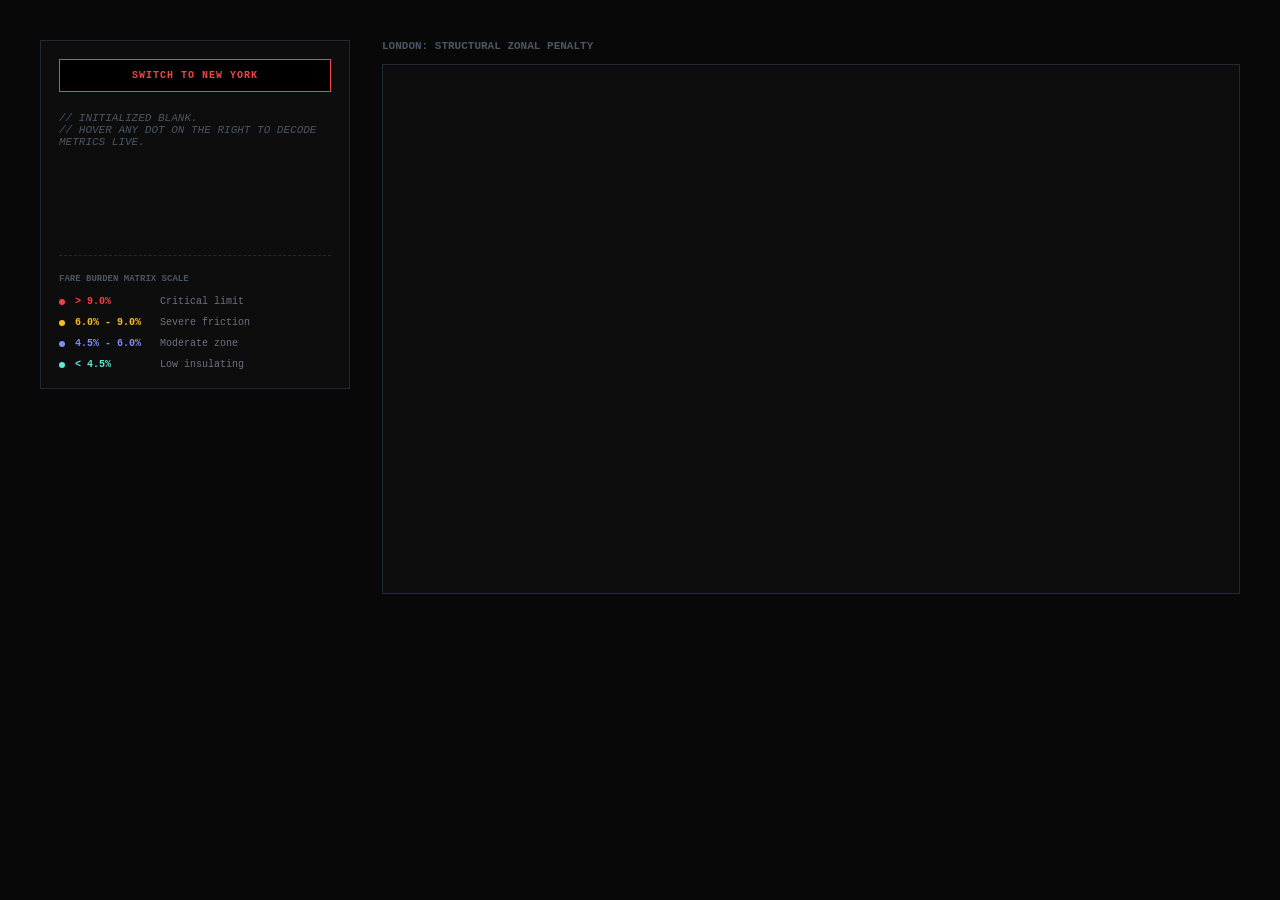
==== summary.html @ 80847bfd "f" ====
<!DOCTYPE html>
<html lang="en">
<head>
    <meta charset="UTF-8">
    <title>Empirical Social Stratum Audit - Dev Prototype v1.0</title>
    <script src="https://d3js.org/d3.v7.min.js"></script>
    <style>

    
        /* CORE SYSTEM RESET & THEME*/
        body {
            background-color: #080808;
            color: #d1d5db;
            font-family: 'SF Mono', Monaco, 'Courier New', Courier, monospace;
            margin: 0;
            padding: 40px;
            box-sizing: border-box;
            display: flex;
            flex-direction: column;
            min-height: 100vh;
        }

        .viewport-top {
            display: grid;
            grid-template-columns: 310px 1fr; 
            gap: 32px;
            width: 100%;
            margin-bottom: 32px;
        }

        .telemetry-side {
            display: flex;
            flex-direction: column;
        }

        .console-box {
            background: #0d0d0d;
            border: 1px solid #1f2937;
            padding: 18px;
            display: flex;
            flex-direction: column;
        }

        .toggle-btn {
            background: #000000;
            border: 1px solid #ef4444;
            color: #ef4444;
            padding: 10px 8px; 
            cursor: pointer;
            font-family: inherit;
            font-size: 10px; 
            font-weight: 700;
            text-transform: uppercase;
            letter-spacing: 1px;
            margin-bottom: 20px; 
        }

        .decoder-display-panel {
            min-height: 125px; 
            border-bottom: 1px dashed #1f2937;
            padding-bottom: 18px;
            margin-bottom: 18px;
            font-size: 11px;
        }

        .embedded-legend-section h4 {
            font-size: 9px; 
            color: #4b5563;
            margin: 0 0 12px 0;
            text-transform: uppercase;
        }

        .legend-list {
            display: flex;
            flex-direction: column;
            gap: 10px;
        }

        .legend-item {
            display: flex;
            align-items: center;
            font-size: 10px; 
        }

        .legend-color {
            width: 6px; 
            height: 6px;
            border-radius: 50%;
            margin-right: 10px;
        }

        .legend-range {
            width: 85px; 
            font-weight: 700;
        }

        .legend-label {
            color: #6b7280;
        }

        .canvas-side {
            display: flex;
            flex-direction: column;
        }

        .matrix-title {
            font-size: 11px;
            font-weight: 700;
            margin-bottom: 12px;
            color: #4b5563;
            text-transform: uppercase;
        }

        .svg-container {
            background: #0d0d0d;
            border: 1px solid #1f2937;
            padding: 24px;
            height: 480px; 
            display: flex;
            align-items: center;
            justify-content: center;
        }

        circle {
            transform-origin: center;
        }
    </style>
</head>
<body>

    <div class="viewport-top">
        <div class="telemetry-side">
            <div class="console-box">
                <button class="toggle-btn" id="cityToggle">Switch to New York</button>
                
                <div class="decoder-display-panel" id="audit-info">
                    <span style="color: #4b5563; font-style: italic;">// INITIALIZED BLANK.<br>// HOVER ANY DOT ON THE RIGHT TO DECODE METRICS LIVE.</span>
                </div>

                <div class="embedded-legend-section">
                    <h4>Fare Burden Matrix Scale</h4>
                    <div class="legend-list">
                        <div class="legend-item">
                            <div class="legend-color" style="background: #ef4444;"></div>
                            <div class="legend-range" style="color: #ef4444;">&gt; 9.0%</div>
                            <div class="legend-label">Critical limit</div>
                        </div>
                        <div class="legend-item">
                            <div class="legend-color" style="background: #fbbf24;"></div>
                            <div class="legend-range" style="color: #fbbf24;">6.0% - 9.0%</div>
                            <div class="legend-label">Severe friction</div>
                        </div>
                        <div class="legend-item">
                            <div class="legend-color" style="background: #818cf8;"></div>
                            <div class="legend-range" style="color: #818cf8;">4.5% - 6.0%</div>
                            <div class="legend-label">Moderate zone</div>
                        </div>
                        <div class="legend-item">
                            <div class="legend-color" style="background: #5eead4;"></div>
                            <div class="legend-range" style="color: #5eead4;">&lt; 4.5%</div>
                            <div class="legend-label">Low insulating</div>
                        </div>
                    </div>
                </div>
            </div>
        </div>

        <div class="canvas-side">
            <div class="matrix-title" id="matrixLabel">LONDON: STRUCTURAL ZONAL PENALTY</div>
            <div class="svg-container" id="canvas-holder"></div>
        </div>
    </div>

<script>

    // RAW DATA SOURCING

    let londonRawData = [
        { name: "Waterloo", zone: 1, postcode: "SE1 8SW", income: 49200 },
        { name: "Oxford Circus", zone: 1, postcode: "W1B 3AG", income: 64200 },
        { name: "London Bridge", zone: 1, postcode: "SE1 9SP", income: 51500 },
        { name: "King's Cross St. Pancras", zone: 1, postcode: "N1 9AL", income: 46200 },
        { name: "Westminster", zone: 1, postcode: "SW1A 2JR", income: 61800 },
        { name: "Liverpool Street", zone: 1, postcode: "EC2M 7PY", income: 59100 },
        { name: "Victoria", zone: 1, postcode: "SW1V 1JU", income: 58000 },
        { name: "Paddington", zone: 1, postcode: "W2 1HB", income: 47500 },
        { name: "Bond Street", zone: 1, postcode: "W1S 1SP", income: 63000 },
        { name: "Tottenham Court Road", zone: 1, postcode: "W1D 1DD", income: 49500 },
        { name: "Green Park", zone: 1, postcode: "SW1Y 4HJ", income: 62500 },
        { name: "Piccadilly Circus", zone: 1, postcode: "W1J 9HP", income: 60500 },
        { name: "Holborn", zone: 1, postcode: "WC2B 6AA", income: 48900 },
        { name: "Bank", zone: 1, postcode: "EC3V 3LA", income: 59500 },
        { name: "Leicester Square", zone: 1, postcode: "WC2H 0AP", income: 53000 },
        { name: "Euston", zone: 1, postcode: "NW1 2DU", income: 44200 },
        { name: "South Kensington", zone: 1, postcode: "SW7 2NB", income: 63800 },
        { name: "Charing Cross", zone: 1, postcode: "WC2N 5HF", income: 52000 },
        { name: "Covent Garden", zone: 1, postcode: "WC2E 9HA", income: 54500 },
        { name: "Embankment", zone: 1, postcode: "WC2N 6NS", income: 53800 },
        { name: "Farringdon", zone: 1, postcode: "EC1M 6BY", income: 51200 },
        { name: "Tower Hill", zone: 1, postcode: "EC3N 4DJ", income: 48000 },
        { name: "Angel", zone: 1, postcode: "N1 9SF", income: 47200 },
        { name: "Old Street", zone: 1, postcode: "EC1Y 1BE", income: 45800 },
        { name: "Vauxhall", zone: 1, postcode: "SW8 1SS", income: 43500 },
        { name: "Earl's Court", zone: 1, postcode: "SW5 9QA", income: 50200 },
        { name: "Notting Hill Gate", zone: 1, postcode: "W11 3HT", income: 61000 },
        { name: "Blackfriars", zone: 1, postcode: "EC4V 4DY", income: 52200 },
        { name: "Moorgate", zone: 2, postcode: "EC2M 6TX", income: 58800 },
        { name: "Aldgate", zone: 1, postcode: "EC3N 1AH", income: 46800 },
        { name: "Camden Town", zone: 2, postcode: "NW1 8QL", income: 48500 },
        { name: "Brixton", zone: 2, postcode: "SW9 8JX", income: 41900 },
        { name: "Finsbury Park", zone: 2, postcode: "N4 2DH", income: 44100 },
        { name: "Hammersmith", zone: 2, postcode: "W6 7TE", income: 46900 },
        { name: "Canary Wharf", zone: 2, postcode: "E14 5NY", income: 54100 },
        { name: "Elephant & Castle", zone: 2, postcode: "SE1 6LW", income: 36800 },
        { name: "Whitechapel", zone: 2, postcode: "E1 1BY", income: 34600 },
        { name: "Clapham Common", zone: 2, postcode: "SW4 7AJ", income: 49100 },
        { name: "North Greenwich", zone: 2, postcode: "SE10 0PH", income: 45200 },
        { name: "Bermondsey", zone: 2, postcode: "SE16 4RX", income: 39500 },
        { name: "Bethnal Green", zone: 2, postcode: "E2 0ET", income: 33100 },
        { name: "Highbury & Islington", zone: 2, postcode: "N1 1SB", income: 47900 },
        { name: "Mile End", zone: 2, postcode: "E3 4DH", income: 32500 },
        { name: "Shepherd's Bush", zone: 2, postcode: "W12 8ND", income: 42100 },
        { name: "Stockwell", zone: 2, postcode: "SW9 9AE", income: 38900 },
        { name: "Archway", zone: 2, postcode: "N19 5RQ", income: 41200 },
        { name: "Stratford", zone: 3, postcode: "E15 1AZ", income: 29400 },
        { name: "Wimbledon", zone: 3, postcode: "SW19 7NL", income: 40700 },
        { name: "Highgate", zone: 3, postcode: "N6 5UA", income: 41200 },
        { name: "Ealing Broadway", zone: 3, postcode: "W5 2NU", income: 34200 },
        { name: "Tooting Broadway", zone: 3, postcode: "SW17 0SU", income: 35900 },
        { name: "Canning Town", zone: 3, postcode: "E16 1DQ", income: 34700 },
        { name: "Greenwich", zone: 3, postcode: "SE10 8JQ", income: 35600 },
        { name: "Balham", zone: 3, postcode: "SW12 9SG", income: 43100 },
        { name: "East Ham", zone: 3, postcode: "E6 2JA", income: 28100 },
        { name: "Seven Sisters", zone: 3, postcode: "N15 4HA", income: 32900 },
        { name: "Walthamstow Central", zone: 3, postcode: "E17 3LT", income: 31900 },
        { name: "Acton Town", zone: 3, postcode: "W3 8HN", income: 35200 },
        { name: "Golders Green (Z3)", zone: 3, postcode: "NW11 7RN", income: 38500 },
        { name: "Leyton", zone: 3, postcode: "E15 2DA", income: 30200 },
        { name: "West Ham", zone: 3, postcode: "E15 3BN", income: 28900 },
        { name: "Wembley Park", zone: 4, postcode: "HA9 9AA", income: 30100 },
        { name: "Richmond", zone: 4, postcode: "TW9 1EZ", income: 43800 },
        { name: "Barking", zone: 4, postcode: "IG11 8TU", income: 26100 },
        { name: "Morden", zone: 4, postcode: "SM4 5AZ", income: 33900 },
        { name: "Wood Green", zone: 4, postcode: "N22 8HH", income: 31500 },
        { name: "Finchley Central", zone: 4, postcode: "N3 2ND", income: 39100 },
        { name: "Hendon Central", zone: 4, postcode: "NW4 3AS", income: 34500 },
        { name: "Arnos Grove", zone: 4, postcode: "N11 1AN", income: 35800 },
        { name: "Osterley", zone: 4, postcode: "TW7 4PU", income: 36200 },
        { name: "Harrow-on-the-Hill", zone: 5, postcode: "HA1 1BB", income: 35100 },
        { name: "Stanmore", zone: 5, postcode: "HA7 4PD", income: 36100 },
        { name: "Edgware", zone: 5, postcode: "HA8 7AW", income: 33200 },
        { name: "Cockfosters", zone: 5, postcode: "EN4 0DZ", income: 29800 },
        { name: "Becontree", zone: 5, postcode: "RM9 2HE", income: 25400 }
    ];

    let newYorkRawData = [
        { name: "Stuyvesant Town - 14 St", borough: "Manhattan", zip: "10009", income: 76500 },
        { name: "Lower East Side - Delancey St", borough: "Manhattan", zip: "10002", income: 43200 },
        { name: "Chinatown - Grand St", borough: "Manhattan", zip: "10013", income: 128000 },
        { name: "Fulton St", borough: "Manhattan", zip: "10038", income: 112000 },
        { name: "Wall St", borough: "Manhattan", zip: "10005", income: 168000 },
        { name: "World Trade Center", borough: "Manhattan", zip: "10007", income: 242000 },
        { name: "Canal St", borough: "Manhattan", zip: "10013", income: 128000 },
        { name: "Washington Sq - 4 St", borough: "Manhattan", zip: "10012", income: 119500 },
        { name: "14 St - Union Sq", borough: "Manhattan", zip: "10003", income: 143000 },
        { name: "34 St - Herald Sq", borough: "Manhattan", zip: "10001", income: 102100 },
        { name: "Times Sq - 42 St", borough: "Manhattan", zip: "10036", income: 114000 },
        { name: "Grand Central - 42 St", borough: "Manhattan", zip: "10017", income: 151000 },
        { name: "59 St - Columbus Circle", borough: "Manhattan", zip: "10023", income: 148200 },
        { name: "72 St", borough: "Manhattan", zip: "10023", income: 148200 },
        { name: "86 St", borough: "Manhattan", zip: "10028", income: 159000 },
        { name: "96 St", borough: "Manhattan", zip: "10029", income: 41800 },
        { name: "116 St - Columbia Univ", borough: "Manhattan", zip: "10027", income: 64100 },
        { name: "Harlem - 125 St", borough: "Manhattan", zip: "10027", income: 64100 },
        { name: "168 St", borough: "Manhattan", zip: "10032", income: 55200 },
        { name: "Dyckman St", borough: "Manhattan", zip: "10034", income: 54100 },
        { name: "Inwood - 207 St", borough: "Manhattan", zip: "10034", income: 54100 },
        { name: "Sutter Av - Rutland Rd", borough: "Brooklyn", zip: "11212", income: 34900 },
        { name: "Crown Hts - Utica Av", borough: "Brooklyn", zip: "11213", income: 46100 },
        { name: "Marcy Av", borough: "Brooklyn", zip: "11211", income: 84300 },
        { name: "Canarsie - Rockaway Pkwy", borough: "Brooklyn", zip: "11236", income: 71200 },
        { name: "Bay Ridge - 95 St", borough: "Brooklyn", zip: "11209", income: 83100 },
        { name: "Coney Island - Stillwell Av", borough: "Brooklyn", zip: "11224", income: 39500 },
        { name: "Brighton Beach", borough: "Brooklyn", zip: "11235", income: 62400 },
        { name: "Church Av", borough: "Brooklyn", zip: "11226", income: 63100 },
        { name: "Flatbush Av - Brooklyn College", borough: "Brooklyn", zip: "11210", income: 78500 },
        { name: "Atlantic Av - Barclays Ctr", borough: "Brooklyn", zip: "11217", income: 121000 },
        { name: "Bedford - Nostrand Avs", borough: "Brooklyn", zip: "11205", income: 81500 },
        { name: "Myrtle - Wyckoff Avs", borough: "Brooklyn", zip: "11237", income: 61200 },
        { name: "Broadway Junction", borough: "Brooklyn", zip: "11207", income: 45100 },
        { name: "Jay St - MetroTech", borough: "Brooklyn", zip: "11201", income: 154000 },
        { name: "Borough Hall", borough: "Brooklyn", zip: "11201", income: 154000 },
        { name: "Greenpoint Av", borough: "Brooklyn", zip: "11222", income: 108000 },
        { name: "Williamsburg - Bedford Av", borough: "Brooklyn", zip: "11211", income: 84300 },
        { name: "DUMBO - York St", borough: "Brooklyn", zip: "11201", income: 154000 },
        { name: "Park Slope - 7 Av", borough: "Brooklyn", zip: "11215", income: 162000 },
        { name: "Sunset Park - 36 St", borough: "Brooklyn", zip: "11232", income: 56100 },
        { name: "Bensonhurst - 18 Av", borough: "Brooklyn", zip: "11204", income: 59800 },
        { name: "Sheepshead Bay", borough: "Brooklyn", zip: "11229", income: 68100 },
        { name: "East New York - New Lots Av", borough: "Brooklyn", zip: "11208", income: 42100 },
        { name: "Flushing - Main St", borough: "Queens", zip: "11354", income: 45200 },
        { name: "Astoria - Ditmars Blvd", borough: "Queens", zip: "11105", income: 79100 },
        { name: "Jackson Hts - Roosevelt Av", borough: "Queens", zip: "11372", income: 58200 },
        { name: "Jamaica Center - Parsons", borough: "Queens", zip: "11432", income: 61500 },
        { name: "Long Island City - Court Sq", borough: "Queens", zip: "11101", income: 118000 },
        { name: "Queensboro Plaza", borough: "Queens", zip: "11101", income: 118000 },
        { name: "Forest Hills - 71 Av", borough: "Queens", zip: "11375", income: 91500 },
        { name: "Kew Gardens - Union Tpk", borough: "Queens", zip: "11415", income: 81200 },
        { name: "Ozone Park - Lefferts Blvd", borough: "Queens", zip: "11419", income: 74500 },
        { name: "Howard Beach - JFK Airport", borough: "Queens", zip: "11414", income: 94200 },
        { name: "Rockaway Park - Beach 116 St", borough: "Queens", zip: "11694", income: 88500 },
        { name: "Ridgewood - Myrtle Av", borough: "Queens", zip: "11385", income: 76800 },
        { name: "Sunnyside - 46 St", borough: "Queens", zip: "11104", income: 82500 },
        { name: "Elmhurst Av", borough: "Queens", zip: "11373", income: 59100 },
        { name: "Corona - 111 St", borough: "Queens", zip: "11368", income: 55400 },
        { name: "Steinway St", borough: "Queens", zip: "11103", income: 78900 },
        { name: "Maspeth - Fresh Pond Rd", borough: "Queens", zip: "11385", income: 76800 },
        { name: "College Point Blvd", borough: "Queens", zip: "11356", income: 72100 },
        { name: "Middle Village - Metropolitan", borough: "Queens", zip: "11379", income: 89200 },
        { name: "St George Ferry Terminal", borough: "Staten Is", zip: "10301", income: 68900 },
        { name: "Hunts Point Av", borough: "Bronx", zip: "10474", income: 31200 },
        { name: "3 Av - 149 St", borough: "Bronx", zip: "10455", income: 33100 },
        { name: "Mott Haven - 138 St", borough: "Bronx", zip: "10454", income: 32400 },
        { name: "Fordham Rd", borough: "Bronx", zip: "10458", income: 38900 },
        { name: "Kingsbridge Rd", borough: "Bronx", zip: "10468", income: 41200 },
        { name: "Pelham Pkwy", borough: "Bronx", zip: "10462", income: 54200 },
        { name: "Woodlawn", borough: "Bronx", zip: "10470", income: 69100 },
        { name: "Pelham Bay Park", borough: "Bronx", zip: "10465", income: 79500 },
        { name: "Highbridge - 161 St", borough: "Bronx", zip: "10451", income: 35600 },
        { name: "Morris Park", borough: "Bronx", zip: "10461", income: 67100 }
    ];

    // Static fare values & percentile coefficients
    const TFL_FARE_MAP = { 1: 1628, 2: 1800, 3: 2120, 4: 2600, 5: 3100 };
    const NYC_ANNUAL_CARD = 1270;
    const ONS_PERCENTILE_COEFFICIENTS = [
        0.42, 0.49, 0.54, 0.58, 0.62, 0.66, 0.70, 0.73, 0.77, 0.80,
        0.84, 0.88, 0.92, 0.96, 1.00, 1.05, 1.10, 1.15, 1.21, 1.27,
        1.34, 1.41, 1.49, 1.58, 1.68, 1.80, 1.94, 2.11, 2.32, 2.60
    ];

    // Layout 
    const samplesPerColumn = 30;
    const viewWidth = 1260;
    const viewHeight = 480;
    const dotRadius = 3.2; 

   
    const getColorScale = (burden) => {
        if (burden > 9.0) return '#ef4444';
        if (burden > 6.0) return '#fbbf24';
        if (burden > 4.5) return '#818cf8';
        return '#5eead4';
    };

    // DATA PROCESSING CHANNELS 

    // Process London data array
    function getLondonDataset() {
        let sorted = [...londonRawData];
        
        // Sort by zone-burden index
        sorted.sort((a, b) => {
            if (a.zone !== b.zone) return a.zone - b.zone;
            let bBurden = (TFL_FARE_MAP[b.zone] / (b.income * ONS_PERCENTILE_COEFFICIENTS[0])) * 100;
            let aBurden = (TFL_FARE_MAP[a.zone] / (a.income * ONS_PERCENTILE_COEFFICIENTS[0])) * 100;
            return bBurden - aBurden;
        });

        let data = [];
        // Loop columns (stations) and rows (income tiers)
        sorted.forEach((station, col) => {
            for (let row = 0; row < samplesPerColumn; row++) {
                let inc = Math.floor(station.income * ONS_PERCENTILE_COEFFICIENTS[row]);
                let bur = ((TFL_FARE_MAP[station.zone] / inc) * 100).toFixed(1);
                data.push({
                    col: col, row: row, name: station.name,
                    meta: `Zone ${station.zone}, ${station.postcode}`,
                    income: inc, percentile: 5 + row * 3, burden: bur,
                    currency: '£', color: getColorScale(parseFloat(bur))
                });
            }
        });
        return { data: data, totalCols: sorted.length };
    }

    // Process NYC data array
    function getNYCDataset() {
        let sorted = [...newYorkRawData];
        let nyBoroughOrder = { "Manhattan": 1, "Brooklyn": 2, "Queens": 3, "Staten Is": 4, "Bronx": 5 };
        
        // borough hierarchy-burden index
        sorted.sort((a, b) => {
            if (nyBoroughOrder[a.borough] !== nyBoroughOrder[b.borough]) {
                return nyBoroughOrder[a.borough] - nyBoroughOrder[b.borough];
            }
            let bBurden = (NYC_ANNUAL_CARD / (b.income * ONS_PERCENTILE_COEFFICIENTS[0])) * 100;
            let aBurden = (NYC_ANNUAL_CARD / (a.income * ONS_PERCENTILE_COEFFICIENTS[0])) * 100;
            return bBurden - aBurden;
        });

        let data = [];
        
        sorted.forEach((station, col) => {
            for (let row = 0; row < samplesPerColumn; row++) {
                let inc = Math.floor(station.income * ONS_PERCENTILE_COEFFICIENTS[row]);
                let bur = ((NYC_ANNUAL_CARD / inc) * 100).toFixed(1);
                data.push({
                    col: col, row: row, name: station.name,
                    meta: `${station.borough}, ZIP ${station.zip}`,
                    income: inc, percentile: 5 + row * 3, burden: bur,
                    currency: '$', color: getColorScale(parseFloat(bur))
                });
            }
        });
        return { data: data, totalCols: sorted.length };
    }


    // D3
  
    let currentCity = 'london'; 

    function drawGraph() {
        // city
        let pack = (currentCity === 'london') ? getLondonDataset() : getNYCDataset();

        
        d3.select("#canvas-holder").html("");

        // interval spacing 
        let paddingX = viewWidth / pack.totalCols; 
        let paddingY = viewHeight / samplesPerColumn;

      
        let svg = d3.select("#canvas-holder")
            .append("svg")
            .attr("viewBox", `0 0 ${viewWidth} ${viewHeight}`)
            .attr("preserveAspectRatio", "xMidYMid meet");

      
        svg.selectAll("circle")
            .data(pack.data)
            .enter()
            .append("circle")
            .attr("cx", d => d.col * paddingX + paddingX / 2)
            .attr("cy", d => viewHeight - (d.row * paddingY + paddingY / 2))
            .attr("r", dotRadius)
            .style("fill", d => d.color)
            .style("opacity", 0.75)
            .style("cursor", "pointer")

            // Mouse hover animation behavior setup
            .on("mouseenter", function(event, d) {
                svg.selectAll("circle").style("opacity", 0.15); // Fade 
                d3.select(this).attr("r", dotRadius * 1.8).style("opacity", 1.0); 

                
                d3.select("#audit-info").html(`
                    <div style="font-size: 14px; font-weight: 700; color: #fff; margin-bottom: 4px;">${d.name}</div>
                    <div style="color: #6b7280; font-size: 10px; margin-bottom: 10px;">${d.meta}</div>
                    <div style="font-size: 11px;">Stratum Layer: <span style="color: #fbbf24; font-weight: 700;">${d.percentile}th</span></div>
                    <div style="font-size: 11px;">Income: <span style="color: #fff;">${d.currency}${d.income.toLocaleString()}</span></div>
                    <div style="margin-top: 8px; padding-top: 6px; border-top: 1px dashed #1f2937; font-size: 11px;">
                        Burden Index: <span style="color: ${d.color}; font-weight: 700; font-size: 14px;">${d.burden}%</span>
                    </div>
                `);
            })
            
            .on("mouseleave", function() {
                svg.selectAll("circle").style("opacity", 0.75).attr("r", dotRadius);
            });
    }

  
    drawGraph();

   


    d3.select("#cityToggle").on("click", function() {
        
        if (currentCity === 'london') {
            currentCity = 'nyc';
            d3.select(this).text("Switch to London");
            d3.select("#matrixLabel").text("NEW YORK: BOROUGH SPATIAL AUDIT");
        } else {
            currentCity = 'london';
            d3.select(this).text("Switch to New York");
            d3.select("#matrixLabel").text("LONDON: STRUCTURAL ZONAL PENALTY");
        }
        
        drawGraph();
        
        d3.select("#audit-info").html(`<span style="color: #4b5563; font-style: italic;">// METRICS RESET.<br>// HOVER ANY DOT ON THE RIGHT TO DECODE METRICS LIVE.</span>`);
    });
</script>
</body>
</html>
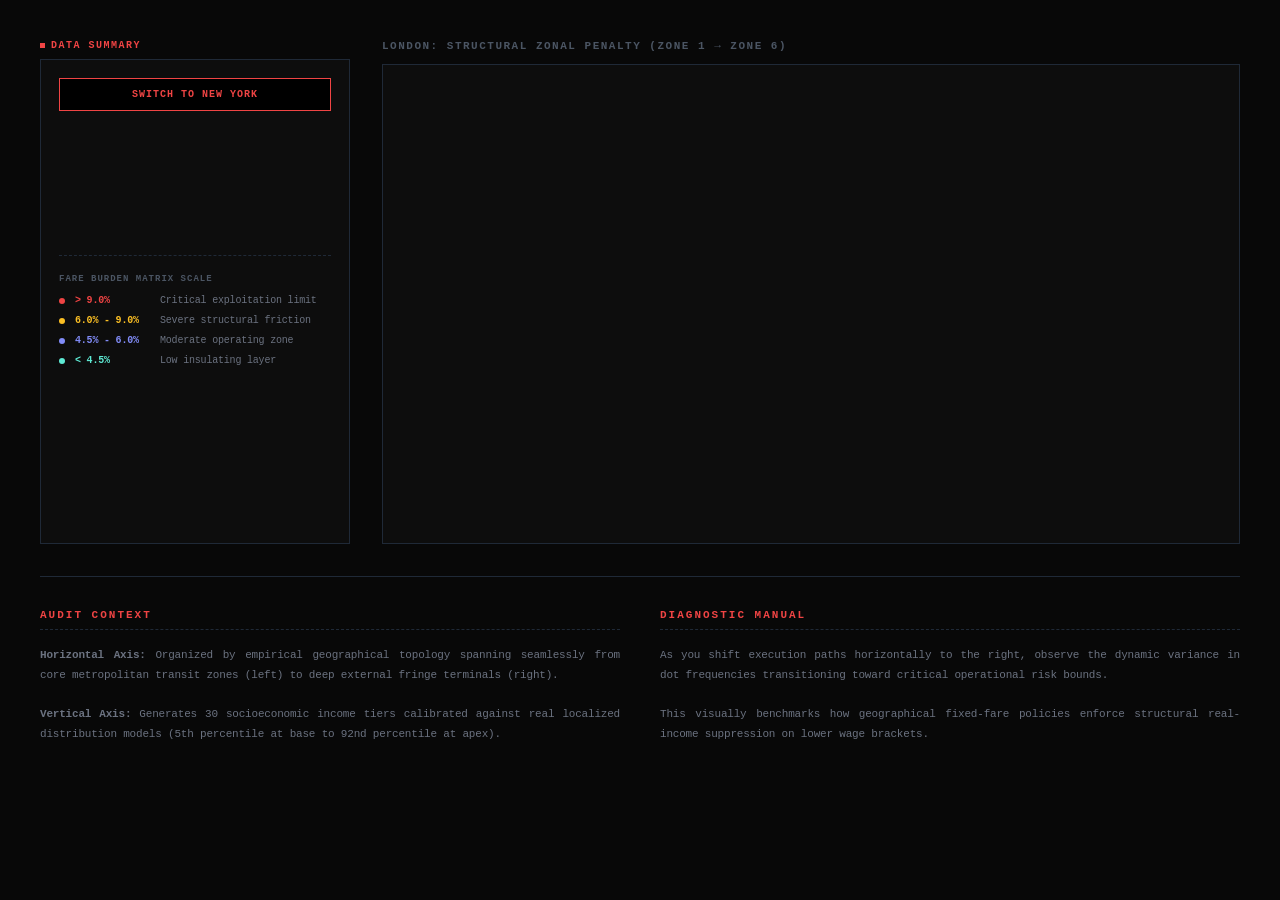
==== commit 19a376d5: "f" ====
--- a/summary.html
+++ b/summary.html
@@ -2,12 +2,10 @@
 <html lang="en">
 <head>
     <meta charset="UTF-8">
-    <title>Empirical Social Stratum Audit - Dev Prototype v1.0</title>
+    <title>Empirical Social Stratum Audit - Production Console</title>
     <script src="https://d3js.org/d3.v7.min.js"></script>
     <style>
-
-    
-        /* CORE SYSTEM RESET & THEME*/
+  
         body {
             background-color: #080808;
             color: #d1d5db;
@@ -18,25 +16,50 @@
             display: flex;
             flex-direction: column;
             min-height: 100vh;
-        }
-
+            letter-spacing: -0.2px;
+        }
+
+        
         .viewport-top {
             display: grid;
             grid-template-columns: 310px 1fr; 
             gap: 32px;
             width: 100%;
             margin-bottom: 32px;
+            align-items: stretch;
         }
 
         .telemetry-side {
             display: flex;
             flex-direction: column;
+            box-sizing: border-box;
+        }
+
+        .telemetry-header {
+            font-size: 10px; 
+            font-weight: 700;
+            color: #ef4444;
+            letter-spacing: 1.5px;
+            text-transform: uppercase;
+            margin-bottom: 8px; 
+            display: flex;
+            align-items: center;
+        }
+        .telemetry-header::before {
+            content: "";
+            display: inline-block;
+            width: 5px;
+            height: 5px;
+            background: #ef4444;
+            margin-right: 6px;
         }
 
         .console-box {
+            flex-grow: 1;
             background: #0d0d0d;
             border: 1px solid #1f2937;
-            padding: 18px;
+            padding: 18px; 
+            box-sizing: border-box;
             display: flex;
             flex-direction: column;
         }
@@ -50,9 +73,17 @@
             font-family: inherit;
             font-size: 10px; 
             font-weight: 700;
+            transition: all 0.2s ease;
             text-transform: uppercase;
             letter-spacing: 1px;
+            width: 100%;
+            text-align: center;
             margin-bottom: 20px; 
+        }
+        .toggle-btn:hover {
+            background: #ef4444;
+            color: #080808;
+            box-shadow: 0 0 12px rgba(239, 68, 68, 0.25);
         }
 
         .decoder-display-panel {
@@ -60,7 +91,14 @@
             border-bottom: 1px dashed #1f2937;
             padding-bottom: 18px;
             margin-bottom: 18px;
+            box-sizing: border-box;
             font-size: 11px;
+        }
+
+        
+        .embedded-legend-section {
+            display: flex;
+            flex-direction: column;
         }
 
         .embedded-legend-section h4 {
@@ -68,18 +106,20 @@
             color: #4b5563;
             margin: 0 0 12px 0;
             text-transform: uppercase;
+            letter-spacing: 1px;
         }
 
         .legend-list {
             display: flex;
             flex-direction: column;
-            gap: 10px;
+            gap: 10px; 
         }
 
         .legend-item {
             display: flex;
-            align-items: center;
+            align-items: center; 
             font-size: 10px; 
+            line-height: 1;
         }
 
         .legend-color {
@@ -87,20 +127,26 @@
             height: 6px;
             border-radius: 50%;
             margin-right: 10px;
-        }
+            flex-shrink: 0;
+        }
+
 
         .legend-range {
             width: 85px; 
             font-weight: 700;
+            flex-shrink: 0;
         }
 
         .legend-label {
             color: #6b7280;
-        }
+            white-space: nowrap; 
+        }
+
 
         .canvas-side {
             display: flex;
             flex-direction: column;
+            box-sizing: border-box;
         }
 
         .matrix-title {
@@ -108,12 +154,14 @@
             font-weight: 700;
             margin-bottom: 12px;
             color: #4b5563;
+            letter-spacing: 1.5px;
             text-transform: uppercase;
         }
 
         .svg-container {
             background: #0d0d0d;
             border: 1px solid #1f2937;
+            box-sizing: border-box;
             padding: 24px;
             height: 480px; 
             display: flex;
@@ -123,18 +171,50 @@
 
         circle {
             transform-origin: center;
+            transition: opacity 0.15s ease, r 0.1s ease;
+        }
+
+        .dashboard-grid {
+            display: grid;
+            grid-template-columns: 1fr 1fr;
+            gap: 40px;
+            border-top: 1px solid #1f2937;
+            padding-top: 32px;
+            align-items: start;
+        }
+
+        .grid-col h3 {
+            color: #ef4444;
+            font-size: 11px;
+            font-weight: 700;
+            text-transform: uppercase;
+            letter-spacing: 2px;
+            margin-top: 0;
+            margin-bottom: 16px;
+            border-bottom: 1px dashed #1f2937;
+            padding-bottom: 8px;
+        }
+
+        .grid-col p {
+            color: #6b7280;
+            font-size: 11px;
+            line-height: 1.8;
+            margin: 0;
+            text-align: justify;
         }
     </style>
 </head>
 <body>
 
     <div class="viewport-top">
+        
         <div class="telemetry-side">
+            <div class="telemetry-header">Data Summary</div>
             <div class="console-box">
                 <button class="toggle-btn" id="cityToggle">Switch to New York</button>
                 
                 <div class="decoder-display-panel" id="audit-info">
-                    <span style="color: #4b5563; font-style: italic;">// INITIALIZED BLANK.<br>// HOVER ANY DOT ON THE RIGHT TO DECODE METRICS LIVE.</span>
+                    <span style="color: #4b5563; font-style: italic;"></span>
                 </div>
 
                 <div class="embedded-legend-section">
@@ -143,22 +223,22 @@
                         <div class="legend-item">
                             <div class="legend-color" style="background: #ef4444;"></div>
                             <div class="legend-range" style="color: #ef4444;">&gt; 9.0%</div>
-                            <div class="legend-label">Critical limit</div>
+                            <div class="legend-label">Critical exploitation limit</div>
                         </div>
                         <div class="legend-item">
                             <div class="legend-color" style="background: #fbbf24;"></div>
                             <div class="legend-range" style="color: #fbbf24;">6.0% - 9.0%</div>
-                            <div class="legend-label">Severe friction</div>
+                            <div class="legend-label">Severe structural friction</div>
                         </div>
                         <div class="legend-item">
                             <div class="legend-color" style="background: #818cf8;"></div>
                             <div class="legend-range" style="color: #818cf8;">4.5% - 6.0%</div>
-                            <div class="legend-label">Moderate zone</div>
+                            <div class="legend-label">Moderate operating zone</div>
                         </div>
                         <div class="legend-item">
                             <div class="legend-color" style="background: #5eead4;"></div>
                             <div class="legend-range" style="color: #5eead4;">&lt; 4.5%</div>
-                            <div class="legend-label">Low insulating</div>
+                            <div class="legend-label">Low insulating layer</div>
                         </div>
                     </div>
                 </div>
@@ -166,14 +246,34 @@
         </div>
 
         <div class="canvas-side">
-            <div class="matrix-title" id="matrixLabel">LONDON: STRUCTURAL ZONAL PENALTY</div>
-            <div class="svg-container" id="canvas-holder"></div>
+            <div class="matrix-title" id="matrixLabel">LONDON: STRUCTURAL ZONAL PENALTY (ZONE 1 &rarr; ZONE 6)</div>
+            <div class="svg-container" id="canvas-holder">
+                </div>
         </div>
+
     </div>
 
+    <div class="dashboard-grid">
+        
+        <div class="grid-col">
+            <h3>Audit Context</h3>
+            <p>
+                <strong>Horizontal Axis:</strong> Organized by empirical geographical topology spanning seamlessly from core metropolitan transit zones (left) to deep external fringe terminals (right).<br><br>
+                <strong>Vertical Axis:</strong> Generates 30 socioeconomic income tiers calibrated against real localized distribution models (5th percentile at base to 92nd percentile at apex).
+            </p>
+        </div>
+
+        <div class="grid-col">
+            <h3>Diagnostic Manual</h3>
+            <p>
+                As you shift execution paths horizontally to the right, observe the dynamic variance in dot frequencies transitioning toward critical operational risk bounds. <br><br>
+                This visually benchmarks how geographical fixed-fare policies enforce structural real-income suppression on lower wage brackets.
+            </p>
+        </div>
+
+    </div>
+
 <script>
-
-    // RAW DATA SOURCING
 
     let londonRawData = [
         { name: "Waterloo", zone: 1, postcode: "SE1 8SW", income: 49200 },
@@ -330,22 +430,21 @@
         { name: "Morris Park", borough: "Bronx", zip: "10461", income: 67100 }
     ];
 
-    // Static fare values & percentile coefficients
+// Fare pricing scales & ONS income percentile coefficients
     const TFL_FARE_MAP = { 1: 1628, 2: 1800, 3: 2120, 4: 2600, 5: 3100 };
     const NYC_ANNUAL_CARD = 1270;
+
     const ONS_PERCENTILE_COEFFICIENTS = [
         0.42, 0.49, 0.54, 0.58, 0.62, 0.66, 0.70, 0.73, 0.77, 0.80,
         0.84, 0.88, 0.92, 0.96, 1.00, 1.05, 1.10, 1.15, 1.21, 1.27,
         1.34, 1.41, 1.49, 1.58, 1.68, 1.80, 1.94, 2.11, 2.32, 2.60
     ];
 
-    // Layout 
     const samplesPerColumn = 30;
     const viewWidth = 1260;
     const viewHeight = 480;
     const dotRadius = 3.2; 
 
-   
     const getColorScale = (burden) => {
         if (burden > 9.0) return '#ef4444';
         if (burden > 6.0) return '#fbbf24';
@@ -353,147 +452,133 @@
         return '#5eead4';
     };
 
-    // DATA PROCESSING CHANNELS 
-
-    // Process London data array
-    function getLondonDataset() {
-        let sorted = [...londonRawData];
-        
-        // Sort by zone-burden index
-        sorted.sort((a, b) => {
-            if (a.zone !== b.zone) return a.zone - b.zone;
-            let bBurden = (TFL_FARE_MAP[b.zone] / (b.income * ONS_PERCENTILE_COEFFICIENTS[0])) * 100;
-            let aBurden = (TFL_FARE_MAP[a.zone] / (a.income * ONS_PERCENTILE_COEFFICIENTS[0])) * 100;
-            return bBurden - aBurden;
-        });
-
-        let data = [];
-        // Loop columns (stations) and rows (income tiers)
-        sorted.forEach((station, col) => {
-            for (let row = 0; row < samplesPerColumn; row++) {
-                let inc = Math.floor(station.income * ONS_PERCENTILE_COEFFICIENTS[row]);
-                let bur = ((TFL_FARE_MAP[station.zone] / inc) * 100).toFixed(1);
-                data.push({
-                    col: col, row: row, name: station.name,
-                    meta: `Zone ${station.zone}, ${station.postcode}`,
-                    income: inc, percentile: 5 + row * 3, burden: bur,
-                    currency: '£', color: getColorScale(parseFloat(bur))
+    // Calculates base burden percentage for the lowest income tier
+    const getBaseBurden = (income, fare) => {
+        return (fare / Math.floor(income * ONS_PERCENTILE_COEFFICIENTS[0])) * 100;
+    };
+
+    // Sort London data: 1st by Zone tier, 2nd by baseline burden index (descending)
+    londonRawData.sort((a, b) => {
+        if (a.zone !== b.zone) return a.zone - b.zone;
+        return getBaseBurden(b.income, TFL_FARE_MAP[b.zone]) - getBaseBurden(a.income, TFL_FARE_MAP[a.zone]);
+    });
+
+    const nyBoroughOrder = { "Manhattan": 1, "Brooklyn": 2, "Queens": 3, "Staten Is": 4, "Bronx": 5 };
+    newYorkRawData.sort((a, b) => {
+        if (nyBoroughOrder[a.borough] !== nyBoroughOrder[b.borough]) {
+            return nyBoroughOrder[a.borough] - nyBoroughOrder[b.borough];
+        }
+        return getBaseBurden(b.income, NYC_ANNUAL_CARD) - getBaseBurden(a.income, NYC_ANNUAL_CARD);
+    });
+
+    const buildDataset = (rawData, city) => {
+        const dataset = [];
+        rawData.forEach((station, colIndex) => {
+            for (let rowIndex = 0; rowIndex < samplesPerColumn; rowIndex++) {
+                const segmentIncome = Math.floor(station.income * ONS_PERCENTILE_COEFFICIENTS[rowIndex]);
+                let burden, metaText, currency;
+
+                if (city === 'london') {
+                    const annualFare = TFL_FARE_MAP[station.zone] || 2120;
+                    burden = ((annualFare / segmentIncome) * 100).toFixed(1);
+                    metaText = `Zone ${station.zone}, ${station.postcode}`;
+                    currency = '£';
+                } else {
+                    burden = ((NYC_ANNUAL_CARD / segmentIncome) * 100).toFixed(1);
+                    metaText = `${station.borough}, ZIP ${station.zip}`;
+                    currency = '$';
+                }
+                
+                dataset.push({
+                    col: colIndex,
+                    row: rowIndex,
+                    name: station.name,
+                    meta: metaText,
+                    income: segmentIncome,
+                    percentile: 5 + rowIndex * 3, 
+                    burden: burden,
+                    currency: currency,
+                    color: getColorScale(parseFloat(burden))
                 });
             }
         });
-        return { data: data, totalCols: sorted.length };
-    }
-
-    // Process NYC data array
-    function getNYCDataset() {
-        let sorted = [...newYorkRawData];
-        let nyBoroughOrder = { "Manhattan": 1, "Brooklyn": 2, "Queens": 3, "Staten Is": 4, "Bronx": 5 };
+        return { data: dataset, length: rawData.length };
+    };
+
+    // Pre-bake the target asset packs on initialization
+    const londonDataPack = buildDataset(londonRawData, 'london');
+    const nyDataPack = buildDataset(newYorkRawData, 'nyc');
+
+    let currentCity = 'london';
+    let activePack = londonDataPack;
+
+    function renderMatrix(dataPack) {
+        d3.select("#canvas-holder").html("");
+
+        const matrixData = dataPack.data;
+        const totalColumns = dataPack.length; 
         
-        // borough hierarchy-burden index
-        sorted.sort((a, b) => {
-            if (nyBoroughOrder[a.borough] !== nyBoroughOrder[b.borough]) {
-                return nyBoroughOrder[a.borough] - nyBoroughOrder[b.borough];
-            }
-            let bBurden = (NYC_ANNUAL_CARD / (b.income * ONS_PERCENTILE_COEFFICIENTS[0])) * 100;
-            let aBurden = (NYC_ANNUAL_CARD / (a.income * ONS_PERCENTILE_COEFFICIENTS[0])) * 100;
-            return bBurden - aBurden;
-        });
-
-        let data = [];
-        
-        sorted.forEach((station, col) => {
-            for (let row = 0; row < samplesPerColumn; row++) {
-                let inc = Math.floor(station.income * ONS_PERCENTILE_COEFFICIENTS[row]);
-                let bur = ((NYC_ANNUAL_CARD / inc) * 100).toFixed(1);
-                data.push({
-                    col: col, row: row, name: station.name,
-                    meta: `${station.borough}, ZIP ${station.zip}`,
-                    income: inc, percentile: 5 + row * 3, burden: bur,
-                    currency: '$', color: getColorScale(parseFloat(bur))
-                });
-            }
-        });
-        return { data: data, totalCols: sorted.length };
-    }
-
-
-    // D3
-  
-    let currentCity = 'london'; 
-
-    function drawGraph() {
-        // city
-        let pack = (currentCity === 'london') ? getLondonDataset() : getNYCDataset();
-
-        
-        d3.select("#canvas-holder").html("");
-
-        // interval spacing 
-        let paddingX = viewWidth / pack.totalCols; 
-        let paddingY = viewHeight / samplesPerColumn;
-
-      
-        let svg = d3.select("#canvas-holder")
+        const paddingX = viewWidth / totalColumns; 
+        const paddingY = viewHeight / samplesPerColumn;
+
+        const svg = d3.select("#canvas-holder")
             .append("svg")
             .attr("viewBox", `0 0 ${viewWidth} ${viewHeight}`)
             .attr("preserveAspectRatio", "xMidYMid meet");
 
-      
+        // Bind data pack array into SVG circle nodes
         svg.selectAll("circle")
-            .data(pack.data)
+            .data(matrixData)
             .enter()
             .append("circle")
             .attr("cx", d => d.col * paddingX + paddingX / 2)
             .attr("cy", d => viewHeight - (d.row * paddingY + paddingY / 2))
             .attr("r", dotRadius)
+            .style("cursor", "pointer")
             .style("fill", d => d.color)
             .style("opacity", 0.75)
-            .style("cursor", "pointer")
-
-            // Mouse hover animation behavior setup
             .on("mouseenter", function(event, d) {
-                svg.selectAll("circle").style("opacity", 0.15); // Fade 
-                d3.select(this).attr("r", dotRadius * 1.8).style("opacity", 1.0); 
-
+                svg.selectAll("circle").style("opacity", 0.15);
                 
+                d3.select(this)
+                    .attr("r", dotRadius * 1.8)
+                    .style("opacity", 1.0);
+
                 d3.select("#audit-info").html(`
                     <div style="font-size: 14px; font-weight: 700; color: #fff; margin-bottom: 4px;">${d.name}</div>
                     <div style="color: #6b7280; font-size: 10px; margin-bottom: 10px;">${d.meta}</div>
-                    <div style="font-size: 11px;">Stratum Layer: <span style="color: #fbbf24; font-weight: 700;">${d.percentile}th</span></div>
-                    <div style="font-size: 11px;">Income: <span style="color: #fff;">${d.currency}${d.income.toLocaleString()}</span></div>
+                    <div style="font-size: 11px; margin-bottom: 3px;">Stratum Layer: <span style="color: #fbbf24; font-weight: 700;">${d.percentile}th Percentile</span></div>
+                    <div style="font-size: 11px; margin-bottom: 3px;">Income Segment: <span style="color: #fff;">${d.currency}${d.income.toLocaleString()}</span></div>
                     <div style="margin-top: 8px; padding-top: 6px; border-top: 1px dashed #1f2937; font-size: 11px;">
-                        Burden Index: <span style="color: ${d.color}; font-weight: 700; font-size: 14px;">${d.burden}%</span>
+                        Fare Burden Index: <span style="color: ${d.color}; font-weight: 700; font-size: 14px;">${d.burden}%</span>
                     </div>
                 `);
             })
-            
+            // Interaction tracking: Mouseleave event cleanup
             .on("mouseleave", function() {
-                svg.selectAll("circle").style("opacity", 0.75).attr("r", dotRadius);
+                svg.selectAll("circle")
+                    .style("opacity", 0.75)
+                    .attr("r", dotRadius);
             });
     }
 
-  
-    drawGraph();
-
-   
-
+    renderMatrix(activePack);
 
     d3.select("#cityToggle").on("click", function() {
-        
         if (currentCity === 'london') {
             currentCity = 'nyc';
+            activePack = nyDataPack;
             d3.select(this).text("Switch to London");
-            d3.select("#matrixLabel").text("NEW YORK: BOROUGH SPATIAL AUDIT");
+            d3.select("#matrixLabel").text("NEW YORK: BOROUGH SPATIAL AUDIT (MANHATTAN &rarr; OUTER BOROUGHS)");
         } else {
             currentCity = 'london';
+            activePack = londonDataPack;
             d3.select(this).text("Switch to New York");
-            d3.select("#matrixLabel").text("LONDON: STRUCTURAL ZONAL PENALTY");
-        }
-        
-        drawGraph();
-        
-        d3.select("#audit-info").html(`<span style="color: #4b5563; font-style: italic;">// METRICS RESET.<br>// HOVER ANY DOT ON THE RIGHT TO DECODE METRICS LIVE.</span>`);
+            d3.select("#matrixLabel").text("LONDON: STRUCTURAL ZONAL PENALTY (ZONE 1 &rarr; ZONE 6)");
+        }
+        renderMatrix(activePack);
+        d3.select("#audit-info").html(`<span style="color: #4b5563; font-style: italic;"></span>`);
     });
 </script>
 </body>
-</html>+</html>
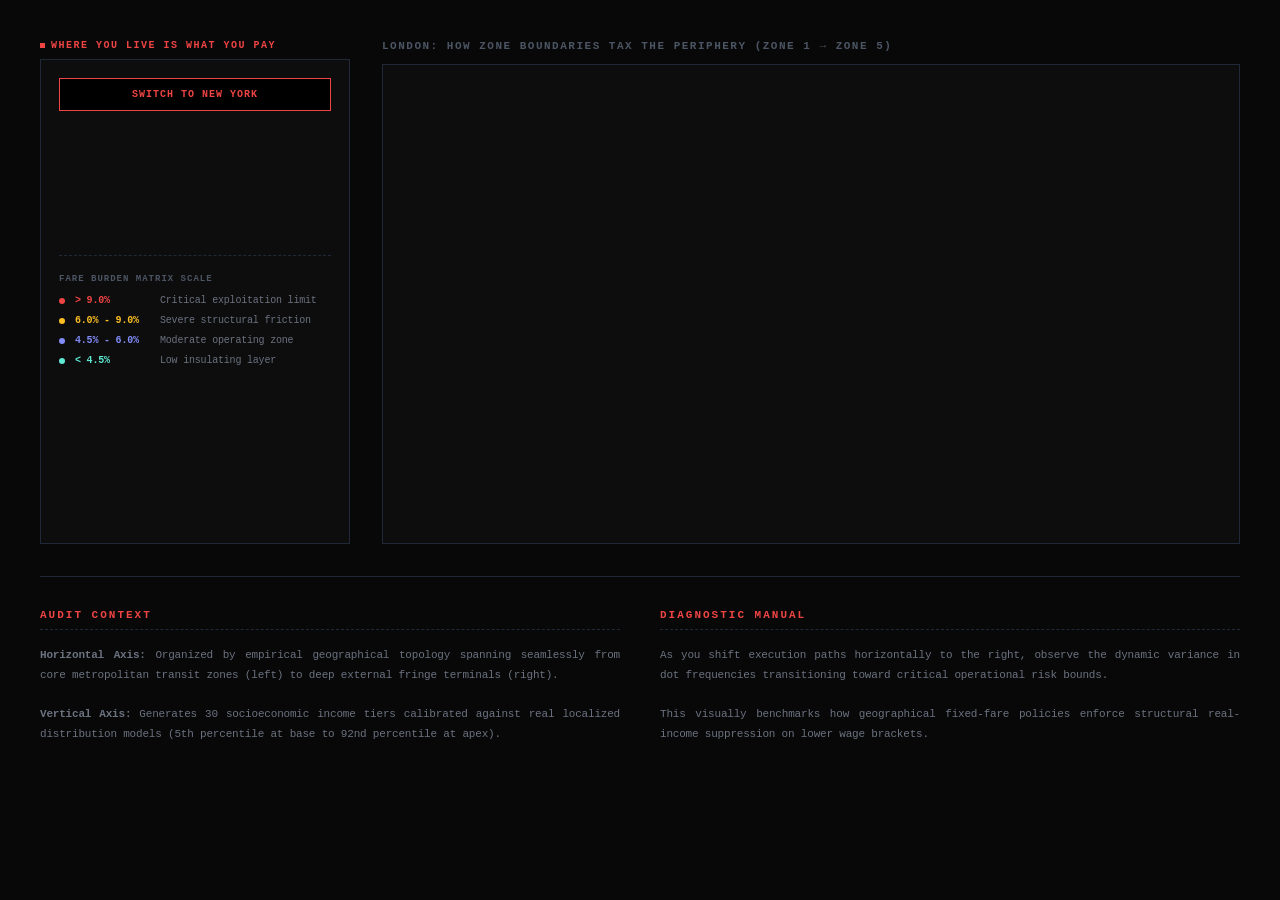
==== commit 0aa79d96: "word" ====
--- a/summary.html
+++ b/summary.html
@@ -209,7 +209,7 @@
     <div class="viewport-top">
         
         <div class="telemetry-side">
-            <div class="telemetry-header">Data Summary</div>
+            <div class="telemetry-header">Where You Live Is What You Pay</div>
             <div class="console-box">
                 <button class="toggle-btn" id="cityToggle">Switch to New York</button>
                 
@@ -246,7 +246,7 @@
         </div>
 
         <div class="canvas-side">
-            <div class="matrix-title" id="matrixLabel">LONDON: STRUCTURAL ZONAL PENALTY (ZONE 1 &rarr; ZONE 6)</div>
+            <div class="matrix-title" id="matrixLabel">LONDON: How Zone Boundaries Tax the Periphery (Zone 1 &rarr; Zone 5)</div>
             <div class="svg-container" id="canvas-holder">
                 </div>
         </div>
@@ -544,16 +544,35 @@
                     .attr("r", dotRadius * 1.8)
                     .style("opacity", 1.0);
 
-                d3.select("#audit-info").html(`
-                    <div style="font-size: 14px; font-weight: 700; color: #fff; margin-bottom: 4px;">${d.name}</div>
-                    <div style="color: #6b7280; font-size: 10px; margin-bottom: 10px;">${d.meta}</div>
-                    <div style="font-size: 11px; margin-bottom: 3px;">Stratum Layer: <span style="color: #fbbf24; font-weight: 700;">${d.percentile}th Percentile</span></div>
-                    <div style="font-size: 11px; margin-bottom: 3px;">Income Segment: <span style="color: #fff;">${d.currency}${d.income.toLocaleString()}</span></div>
-                    <div style="margin-top: 8px; padding-top: 6px; border-top: 1px dashed #1f2937; font-size: 11px;">
-                        Fare Burden Index: <span style="color: ${d.color}; font-weight: 700; font-size: 14px;">${d.burden}%</span>
-                    </div>
-                `);
-            })
+                    let narrativeText = "";
+
+                    if (currentCity === 'london') {
+        narrativeText = `
+            A commuter in the <span style="color: #fbbf24; font-weight: 700;">${d.percentile}th income percentile</span> 
+            living in <strong>${d.name} (${d.meta.split(',')[0]})</strong> is forced to spend 
+            <span style="color: ${d.color}; font-weight: 700; font-size: 13px;">${d.burden}%</span> 
+            of their annual earnings (<span style="color: #fff;">${d.currency}${d.income.toLocaleString()}</span>) 
+            just to travel into the core metropolitan center.
+        `;
+    } else {
+        narrativeText = `
+            A worker in the <span style="color: #fbbf24; font-weight: 700;">${d.percentile}th income percentile</span> 
+            commuting from <strong>${d.name} (${d.meta.split(',')[0]})</strong> spends 
+            <span style="color: ${d.color}; font-weight: 700; font-size: 13px;">${d.burden}%</span> 
+            of their annual earnings (<span style="color: #fff;">${d.currency}${d.income.toLocaleString()}</span>), 
+            safeguarded by New York's universal flat-fare threshold.
+        `;
+    }
+    
+    d3.select("#audit-info").html(`
+        <div style="font-size: 14px; font-weight: 700; color: #fff; margin-bottom: 8px; letter-spacing: 0.5px;">
+            AUDIT IN PROGRESS:
+        </div>
+        <div style="font-size: 11px; line-height: 1.6; color: #d1d5db; text-align: justify;">
+            ${narrativeText}
+        </div>
+    `);
+})
             // Interaction tracking: Mouseleave event cleanup
             .on("mouseleave", function() {
                 svg.selectAll("circle")
@@ -569,12 +588,12 @@
             currentCity = 'nyc';
             activePack = nyDataPack;
             d3.select(this).text("Switch to London");
-            d3.select("#matrixLabel").text("NEW YORK: BOROUGH SPATIAL AUDIT (MANHATTAN &rarr; OUTER BOROUGHS)");
+            d3.select("#matrixLabel").text("NEW YORK: Flat-Fare Transit Safeguarding Spatial Justice (Manhattan &rarr; Outer Boroughs)");
         } else {
             currentCity = 'london';
             activePack = londonDataPack;
             d3.select(this).text("Switch to New York");
-            d3.select("#matrixLabel").text("LONDON: STRUCTURAL ZONAL PENALTY (ZONE 1 &rarr; ZONE 6)");
+            d3.select("#matrixLabel").text("LONDON: How Zone Boundaries Tax the Periphery (Zone 1 &rarr; Zone 6)");
         }
         renderMatrix(activePack);
         d3.select("#audit-info").html(`<span style="color: #4b5563; font-style: italic;"></span>`);
